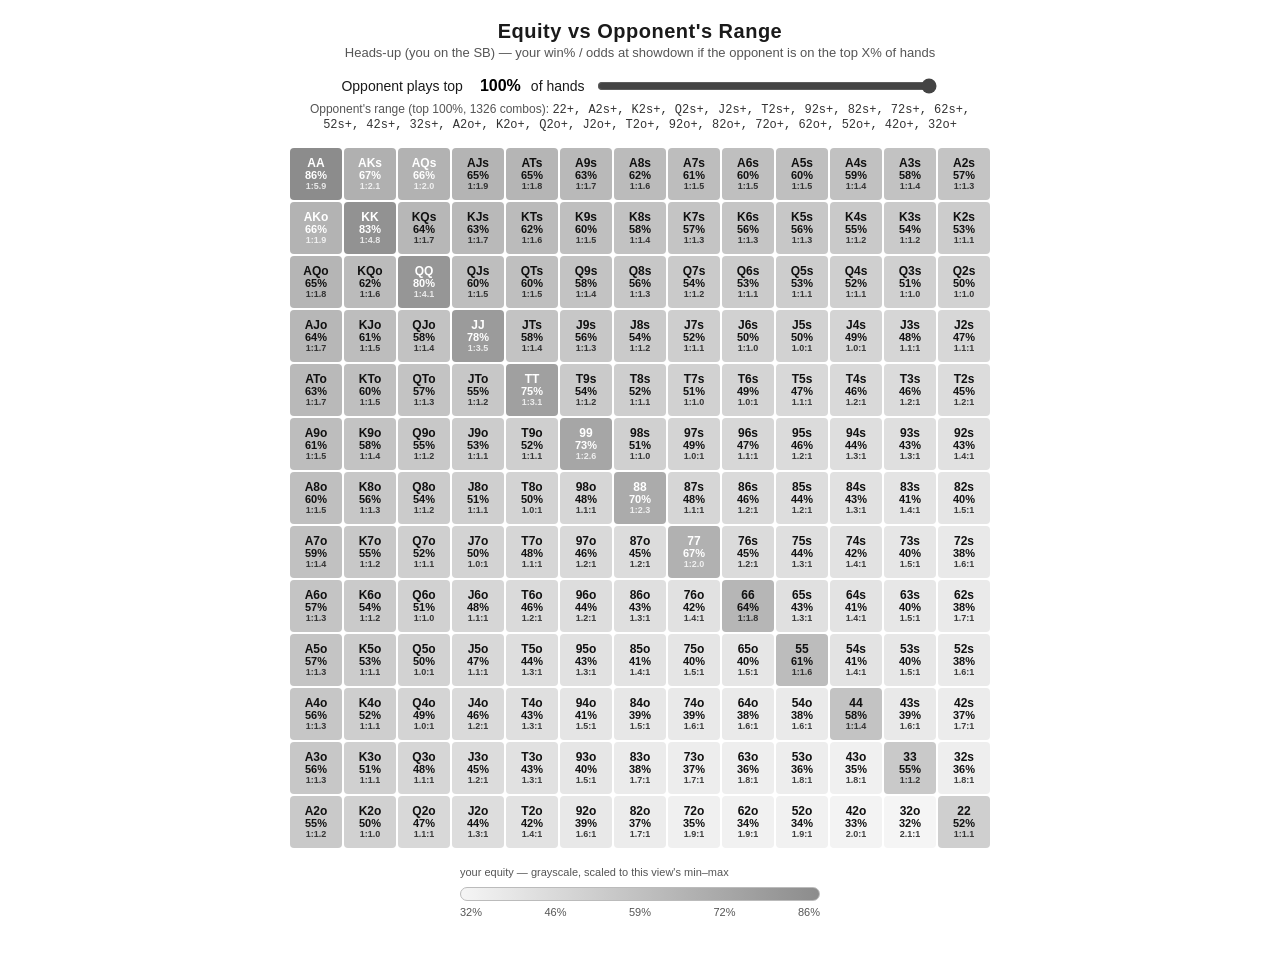
==== web/charts/strength/vs-range.html @ 10e3ab59 "More views" ====
<!DOCTYPE html>
<html lang="en">
<head>
  <meta charset="UTF-8" />
  <meta name="viewport" content="width=device-width, initial-scale=1.0" />
  <title>Equity vs Opponent Range — heads-up</title>
  <style>
    :root { --ink: #1a1a1a; --muted: #555; --border: #bbb; --seat: #f2f2f2; }
    * { box-sizing: border-box; }
    body {
      margin: 0; min-height: 100vh; background: #fff; color: var(--ink);
      font-family: -apple-system, BlinkMacSystemFont, "Segoe UI", Roboto, sans-serif;
      display: flex; flex-direction: column; align-items: center; padding: 20px 12px 40px;
    }
    h1 { margin: 0 0 2px; font-size: 20px; letter-spacing: .5px; }
    .sub { margin: 0 0 16px; color: var(--muted); font-size: 13px; text-align: center; }

    .ctl { display: flex; align-items: center; gap: 10px; justify-content: center; flex-wrap: wrap; font-size: 14px; margin-bottom: 6px; }
    .ctl .thr { color: #000; font-weight: 800; font-size: 16px; min-width: 48px; text-align: right; }
    .ctl input[type=range] { width: min(62vw, 340px); accent-color: #444; }
    .opp-range { font-size: 12px; color: var(--muted); text-align: center; margin-bottom: 16px;
                 max-width: min(96vw, 700px); }
    .opp-range code { font-family: ui-monospace, SFMono-Regular, Menlo, monospace; color: #333; }

    .grid { display: grid; grid-template-columns: repeat(13, minmax(0, 1fr)); gap: 2px; width: min(96vw, 700px); }
    .cell {
      aspect-ratio: 1 / 1; display: flex; flex-direction: column; align-items: center; justify-content: center;
      border-radius: 4px; line-height: 1.05; color: #111;
    }
    .cell .lab { font-weight: 800; font-size: clamp(8px, 1.5vw, 12px); }
    .cell .pct { font-weight: 700; font-size: clamp(7px, 1.3vw, 11px); margin-top: 1px; }
    .cell .odds { font-weight: 600; font-size: clamp(6px, 1vw, 9px); opacity: .8; }

    .legend { margin-top: 18px; display: flex; flex-direction: column; align-items: center; gap: 5px; }
    .bar { width: min(80vw, 360px); height: 14px; border-radius: 7px; border: 1px solid var(--border); }
    .bar-labels { width: min(80vw, 360px); display: flex; justify-content: space-between; font-size: 11px; color: var(--muted); }
  </style>
</head>
<body>
  <h1>Equity vs Opponent's Range</h1>
  <p class="sub">Heads-up (you on the SB) — your win% / odds at showdown if the opponent is on the top X% of hands</p>

  <div class="ctl">
    Opponent plays top <span class="thr" id="thrVal">100%</span> of hands
    <input type="range" id="thr" min="1" max="100" step="1" value="100" />
  </div>
  <div class="opp-range" id="oppRange"></div>

  <div class="grid" id="grid"></div>

  <div class="legend">
    <div class="bar-labels" style="margin-bottom:4px"><span>your equity — grayscale, scaled to this view's min&ndash;max</span></div>
    <div class="bar" id="bar"></div>
    <div class="bar-labels" id="barLabels"></div>
  </div>

  <script src="equity.js"></script>
  <script>
    const R = "AKQJT98765432".split("");
    const RR = "AKQJT98765432";
    const { hands, w, M } = window.EQ;
    const IX = Object.fromEntries(hands.map((h, i) => [h, i]));
    const COMBOS = (h) => (h.length === 2 ? 6 : h.endsWith("s") ? 4 : 12);
    let oppPct = 1.0;                               // opponent range width (fraction)

    // opponent hand strength = equity vs a random hand; used to rank their range
    const oppStr = hands.map((_, i) => {
      let n = 0, d = 0;
      for (let j = 0; j < 169; j++) { n += w[j] * M[i][j]; d += w[j]; }
      return n / d;
    });
    const oppOrder = [...hands.keys()].sort((a, b) => oppStr[b] - oppStr[a]);

    function oppRangeSet(pct) {                      // top pct of opponent hands, by combos
      const target = pct * 1326;
      const set = new Set(); let combos = 0;
      for (const j of oppOrder) {
        if (combos >= target) break;
        set.add(j); combos += w[j];
      }
      return set;
    }
    function equityVs(hero, set) {                   // hero's equity vs the range
      let n = 0, d = 0;
      for (const j of set) { n += w[j] * M[hero][j]; d += w[j]; }
      return d > 0 ? n / d : 0;
    }
    function oddsStr(p) {
      if (p <= 0 || p >= 1) return "";
      const f = (x) => x.toFixed(1);
      return p < 0.5 ? `${f((1 - p) / p)}:1` : `1:${f(p / (1 - p))}`;
    }
    function gray(t) { const g = Math.round(245 - t * (245 - 140)); return `rgb(${g},${g},${g})`; }

    // compact range notation for the opponent's range
    function runs(asc) { const r = []; for (let i = 0; i < asc.length;) { let j = i; while (j + 1 < asc.length && asc[j + 1] === asc[j] + 1) j++; r.push([asc[i], asc[j]]); i = j + 1; } return r; }
    function compress(labelSet) {
      const out = [], s = labelSet;
      const pr = []; for (let i = 0; i < 13; i++) if (s.has(RR[i] + RR[i])) pr.push(i);
      for (const [a, b] of runs(pr)) out.push(a === 0 ? `${RR[b]}${RR[b]}+` : (a === b ? `${RR[a]}${RR[a]}` : `${RR[b]}${RR[b]}-${RR[a]}${RR[a]}`));
      for (const suit of ["s", "o"]) for (let h = 0; h < 13; h++) {
        const ks = []; for (let k = h + 1; k < 13; k++) if (s.has(RR[h] + RR[k] + suit)) ks.push(k);
        for (const [a, b] of runs(ks)) out.push(a === h + 1 ? `${RR[h]}${RR[b]}${suit}+` : (a === b ? `${RR[h]}${RR[a]}${suit}` : `${RR[h]}${RR[b]}${suit}-${RR[h]}${RR[a]}${suit}`));
      }
      return out.join(", ");
    }

    function render() {
      const set = oppRangeSet(oppPct);

      // hero equities for all 169 hands, find min/max for the color scale
      const eq = {};
      for (const h of hands) eq[h] = equityVs(IX[h], set);
      const vals = Object.values(eq);
      const lo = Math.min(...vals), hi = Math.max(...vals);
      const norm = (p) => (hi > lo ? (p - lo) / (hi - lo) : 0.5);

      let html = "";
      for (let r = 0; r < 13; r++) {
        for (let c = 0; c < 13; c++) {
          const label = r === c ? R[r] + R[r] : (r < c ? R[r] + R[c] + "s" : R[c] + R[r] + "o");
          const e = eq[label];
          const fg = norm(e) > 0.62 ? "#fff" : "#111";
          html += `<div class="cell" style="background:${gray(norm(e))};color:${fg}" title="${label} vs top ${Math.round(oppPct * 100)}%: ${(e * 100).toFixed(1)}% (${oddsStr(e)})">
            <span class="lab">${label}</span><span class="pct">${(e * 100).toFixed(0)}%</span><span class="odds">${oddsStr(e)}</span></div>`;
        }
      }
      document.getElementById("grid").innerHTML = html;

      // opponent range readout
      const labelSet = new Set([...set].map((j) => hands[j]));
      let combos = 0; set.forEach((j) => combos += w[j]);
      document.getElementById("oppRange").innerHTML =
        `Opponent's range (top ${Math.round(oppPct * 100)}%, ${combos} combos): <code>${compress(labelSet)}</code>`;

      // legend
      const bar = document.getElementById("bar");
      bar.style.background = `linear-gradient(90deg, ${gray(0)}, ${gray(1)})`;
      const ticks = [0, 0.25, 0.5, 0.75, 1].map((t) => lo + t * (hi - lo));
      document.getElementById("barLabels").innerHTML = ticks.map((v) => `<span>${(v * 100).toFixed(0)}%</span>`).join("");
    }

    document.getElementById("thr").addEventListener("input", (e) => {
      oppPct = +e.target.value / 100;
      document.getElementById("thrVal").textContent = e.target.value + "%";
      render();
    });

    render();
  </script>
</body>
</html>
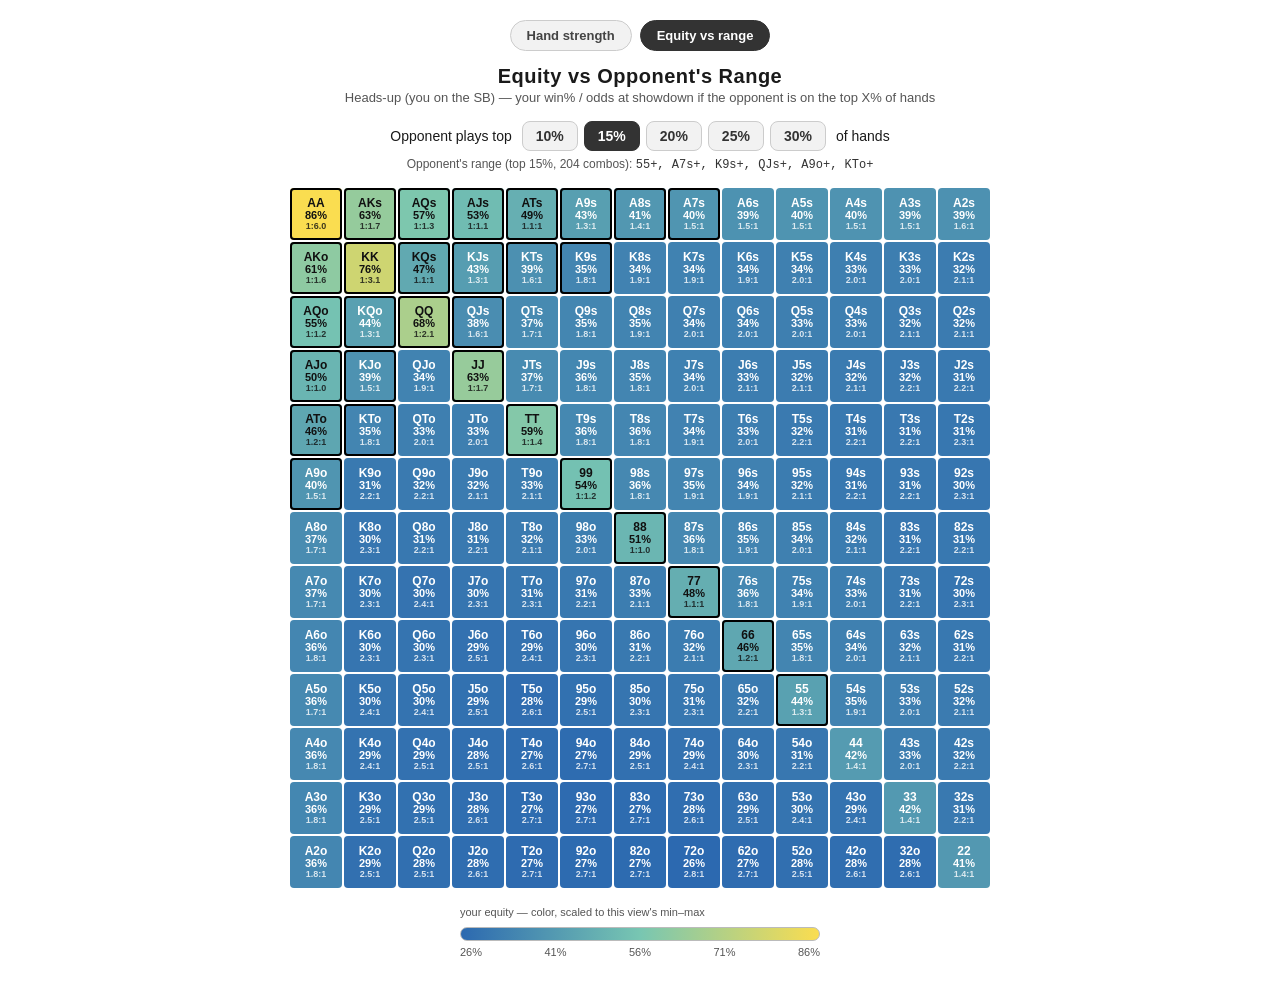
==== commit 7225896f: "Add features enhance readability" ====
--- a/web/charts/strength/vs-range.html
+++ b/web/charts/strength/vs-range.html
@@ -15,9 +15,23 @@
     h1 { margin: 0 0 2px; font-size: 20px; letter-spacing: .5px; }
     .sub { margin: 0 0 16px; color: var(--muted); font-size: 13px; text-align: center; }
 
+    .chartnav { display: flex; gap: 8px; margin-bottom: 14px; }
+    .chartnav a {
+      text-decoration: none; font-size: 13px; font-weight: 700; color: #444;
+      background: #f2f2f2; border: 1px solid #ccc; border-radius: 20px; padding: 7px 16px;
+    }
+    .chartnav a.active { background: #333; color: #fff; border-color: #333; }
+    .chartnav a:hover { border-color: #888; }
+
     .ctl { display: flex; align-items: center; gap: 10px; justify-content: center; flex-wrap: wrap; font-size: 14px; margin-bottom: 6px; }
     .ctl .thr { color: #000; font-weight: 800; font-size: 16px; min-width: 48px; text-align: right; }
-    .ctl input[type=range] { width: min(62vw, 340px); accent-color: #444; }
+    .seg { display: inline-flex; gap: 6px; }
+    .seg button {
+      background: #f2f2f2; border: 1px solid #ccc; border-radius: 8px;
+      padding: 6px 13px; font-weight: 700; font-size: 14px; cursor: pointer; color: #333;
+    }
+    .seg button.active { background: #333; color: #fff; border-color: #333; }
+    .seg button:hover { border-color: #888; }
     .opp-range { font-size: 12px; color: var(--muted); text-align: center; margin-bottom: 16px;
                  max-width: min(96vw, 700px); }
     .opp-range code { font-family: ui-monospace, SFMono-Regular, Menlo, monospace; color: #333; }
@@ -30,6 +44,7 @@
     .cell .lab { font-weight: 800; font-size: clamp(8px, 1.5vw, 12px); }
     .cell .pct { font-weight: 700; font-size: clamp(7px, 1.3vw, 11px); margin-top: 1px; }
     .cell .odds { font-weight: 600; font-size: clamp(6px, 1vw, 9px); opacity: .8; }
+    .cell.in { box-shadow: inset 0 0 0 2px #000; }   /* hand is in the opponent's range */
 
     .legend { margin-top: 18px; display: flex; flex-direction: column; align-items: center; gap: 5px; }
     .bar { width: min(80vw, 360px); height: 14px; border-radius: 7px; border: 1px solid var(--border); }
@@ -37,19 +52,22 @@
   </style>
 </head>
 <body>
+  <nav class="chartnav">
+    <a href="index.html">Hand strength</a>
+    <a href="vs-range.html" class="active">Equity vs range</a>
+  </nav>
   <h1>Equity vs Opponent's Range</h1>
   <p class="sub">Heads-up (you on the SB) — your win% / odds at showdown if the opponent is on the top X% of hands</p>
 
   <div class="ctl">
-    Opponent plays top <span class="thr" id="thrVal">100%</span> of hands
-    <input type="range" id="thr" min="1" max="100" step="1" value="100" />
+    Opponent plays top <span class="seg" id="oppSeg"></span> of hands
   </div>
   <div class="opp-range" id="oppRange"></div>
 
   <div class="grid" id="grid"></div>
 
   <div class="legend">
-    <div class="bar-labels" style="margin-bottom:4px"><span>your equity — grayscale, scaled to this view's min&ndash;max</span></div>
+    <div class="bar-labels" style="margin-bottom:4px"><span>your equity — color, scaled to this view's min&ndash;max</span></div>
     <div class="bar" id="bar"></div>
     <div class="bar-labels" id="barLabels"></div>
   </div>
@@ -61,7 +79,8 @@
     const { hands, w, M } = window.EQ;
     const IX = Object.fromEntries(hands.map((h, i) => [h, i]));
     const COMBOS = (h) => (h.length === 2 ? 6 : h.endsWith("s") ? 4 : 12);
-    let oppPct = 1.0;                               // opponent range width (fraction)
+    const OPP_OPTIONS = [10, 15, 20, 25, 30];       // selectable opponent range widths (%)
+    let oppPct = 0.15;                              // opponent range width (fraction)
 
     // opponent hand strength = equity vs a random hand; used to rank their range
     const oppStr = hands.map((_, i) => {
@@ -90,7 +109,21 @@
       const f = (x) => x.toFixed(1);
       return p < 0.5 ? `${f((1 - p) / p)}:1` : `1:${f(p / (1 - p))}`;
     }
-    function gray(t) { const g = Math.round(245 - t * (245 - 140)); return `rgb(${g},${g},${g})`; }
+    // color heatmap: blue (low equity) -> teal -> yellow (high equity)
+    const STOPS = [[0.00, [44, 105, 176]], [0.50, [120, 198, 178]], [1.00, [250, 221, 80]]];
+    function heatRGB(t) {
+      t = Math.max(0, Math.min(1, t));
+      for (let k = 1; k < STOPS.length; k++) {
+        if (t <= STOPS[k][0]) {
+          const [t0, a] = STOPS[k - 1], [t1, b] = STOPS[k];
+          const f = (t - t0) / (t1 - t0);
+          return a.map((v, i) => Math.round(v + f * (b[i] - v)));
+        }
+      }
+      return STOPS.at(-1)[1];
+    }
+    const rgbStr = (c) => `rgb(${c[0]},${c[1]},${c[2]})`;
+    const lum = (c) => 0.299 * c[0] + 0.587 * c[1] + 0.114 * c[2];
 
     // compact range notation for the opponent's range
     function runs(asc) { const r = []; for (let i = 0; i < asc.length;) { let j = i; while (j + 1 < asc.length && asc[j + 1] === asc[j] + 1) j++; r.push([asc[i], asc[j]]); i = j + 1; } return r; }
@@ -107,6 +140,7 @@
 
     function render() {
       const set = oppRangeSet(oppPct);
+      const labelSet = new Set([...set].map((j) => hands[j]));   // hands in opponent's range
 
       // hero equities for all 169 hands, find min/max for the color scale
       const eq = {};
@@ -120,32 +154,40 @@
         for (let c = 0; c < 13; c++) {
           const label = r === c ? R[r] + R[r] : (r < c ? R[r] + R[c] + "s" : R[c] + R[r] + "o");
           const e = eq[label];
-          const fg = norm(e) > 0.62 ? "#fff" : "#111";
-          html += `<div class="cell" style="background:${gray(norm(e))};color:${fg}" title="${label} vs top ${Math.round(oppPct * 100)}%: ${(e * 100).toFixed(1)}% (${oddsStr(e)})">
+          const rgb = heatRGB(norm(e));
+          const fg = lum(rgb) < 145 ? "#fff" : "#111";
+          const inOpp = labelSet.has(label) ? " in" : "";   // hand is in opponent's range
+          html += `<div class="cell${inOpp}" style="background:${rgbStr(rgb)};color:${fg}" title="${label} vs top ${Math.round(oppPct * 100)}%: ${(e * 100).toFixed(1)}% (${oddsStr(e)})">
             <span class="lab">${label}</span><span class="pct">${(e * 100).toFixed(0)}%</span><span class="odds">${oddsStr(e)}</span></div>`;
         }
       }
       document.getElementById("grid").innerHTML = html;
 
       // opponent range readout
-      const labelSet = new Set([...set].map((j) => hands[j]));
       let combos = 0; set.forEach((j) => combos += w[j]);
       document.getElementById("oppRange").innerHTML =
         `Opponent's range (top ${Math.round(oppPct * 100)}%, ${combos} combos): <code>${compress(labelSet)}</code>`;
 
       // legend
       const bar = document.getElementById("bar");
-      bar.style.background = `linear-gradient(90deg, ${gray(0)}, ${gray(1)})`;
+      const stopsCss = STOPS.map(([t, c]) => `rgb(${c.join(",")}) ${(t * 100).toFixed(0)}%`).join(",");
+      bar.style.background = `linear-gradient(90deg, ${stopsCss})`;
       const ticks = [0, 0.25, 0.5, 0.75, 1].map((t) => lo + t * (hi - lo));
       document.getElementById("barLabels").innerHTML = ticks.map((v) => `<span>${(v * 100).toFixed(0)}%</span>`).join("");
     }
 
-    document.getElementById("thr").addEventListener("input", (e) => {
-      oppPct = +e.target.value / 100;
-      document.getElementById("thrVal").textContent = e.target.value + "%";
-      render();
+    function renderOppSel() {
+      document.getElementById("oppSeg").innerHTML = OPP_OPTIONS.map(
+        (p) => `<button data-p="${p}" class="${Math.round(oppPct * 100) === p ? "active" : ""}">${p}%</button>`
+      ).join("");
+    }
+    document.getElementById("oppSeg").addEventListener("click", (e) => {
+      const b = e.target.closest("button"); if (!b) return;
+      oppPct = +b.dataset.p / 100;
+      renderOppSel(); render();
     });
 
+    renderOppSel();
     render();
   </script>
 </body>
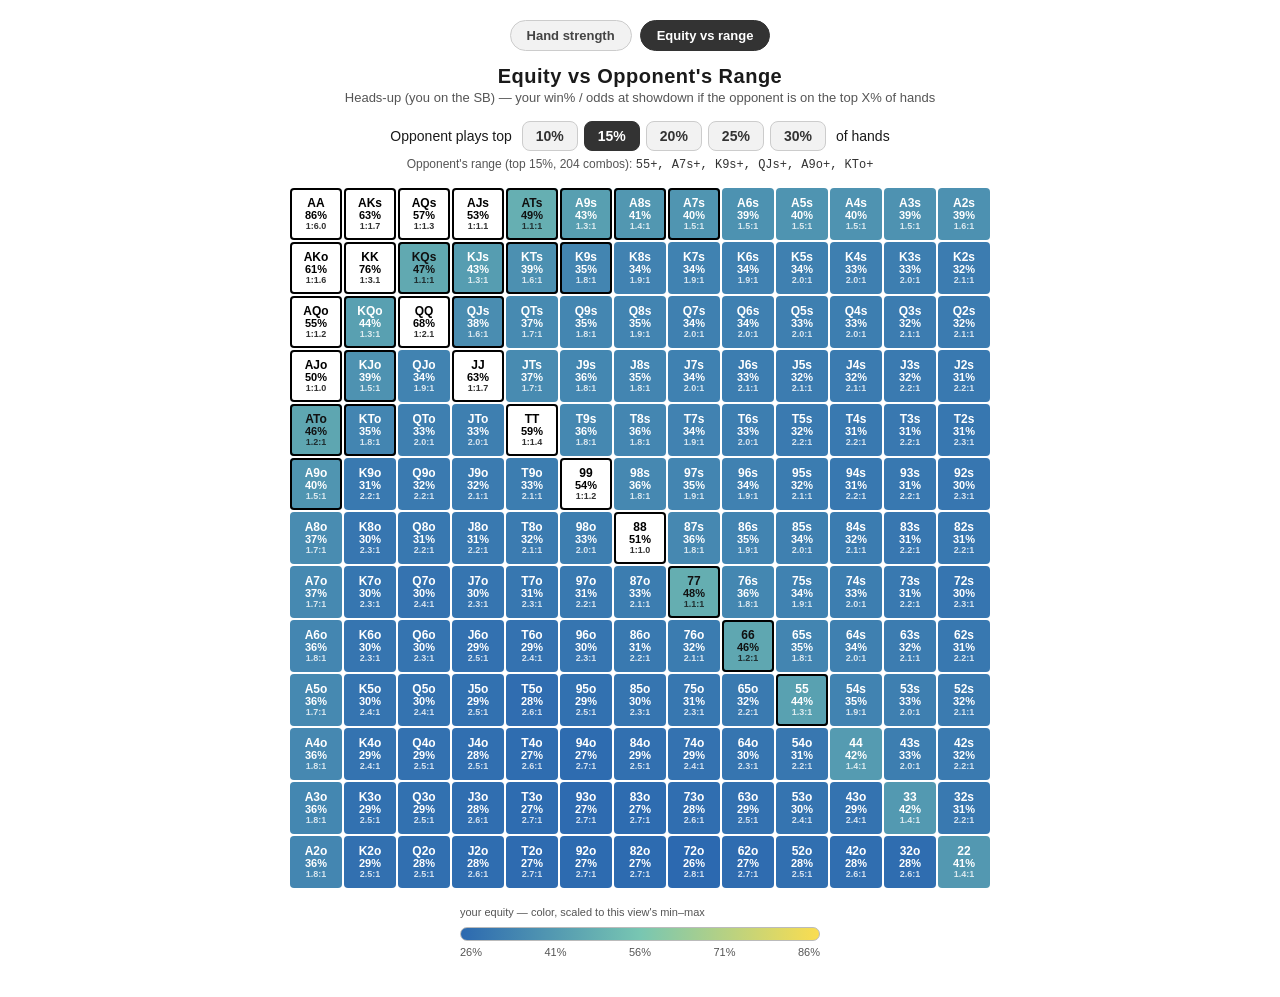
==== commit f4deae2a: "Update strength charts" ====
--- a/web/charts/strength/vs-range.html
+++ b/web/charts/strength/vs-range.html
@@ -44,7 +44,8 @@
     .cell .lab { font-weight: 800; font-size: clamp(8px, 1.5vw, 12px); }
     .cell .pct { font-weight: 700; font-size: clamp(7px, 1.3vw, 11px); margin-top: 1px; }
     .cell .odds { font-weight: 600; font-size: clamp(6px, 1vw, 9px); opacity: .8; }
-    .cell.in { box-shadow: inset 0 0 0 2px #000; }   /* hand is in the opponent's range */
+    .cell.fav { background: #fff !important; color: #000 !important; box-shadow: inset 0 0 0 1px #bbb; } /* you're a favorite (>1:1) */
+    .cell.in { box-shadow: inset 0 0 0 2px #000; }   /* hand is in the opponent's range (top X%) */
 
     .legend { margin-top: 18px; display: flex; flex-direction: column; align-items: center; gap: 5px; }
     .bar { width: min(80vw, 360px); height: 14px; border-radius: 7px; border: 1px solid var(--border); }
@@ -157,7 +158,8 @@
           const rgb = heatRGB(norm(e));
           const fg = lum(rgb) < 145 ? "#fff" : "#111";
           const inOpp = labelSet.has(label) ? " in" : "";   // hand is in opponent's range
-          html += `<div class="cell${inOpp}" style="background:${rgbStr(rgb)};color:${fg}" title="${label} vs top ${Math.round(oppPct * 100)}%: ${(e * 100).toFixed(1)}% (${oddsStr(e)})">
+          const fav = e > 0.5 ? " fav" : "";                // you're a favorite (>1:1) -> white w/ black letters
+          html += `<div class="cell${inOpp}${fav}" style="background:${rgbStr(rgb)};color:${fg}" title="${label} vs top ${Math.round(oppPct * 100)}%: ${(e * 100).toFixed(1)}% (${oddsStr(e)})">
             <span class="lab">${label}</span><span class="pct">${(e * 100).toFixed(0)}%</span><span class="odds">${oddsStr(e)}</span></div>`;
         }
       }
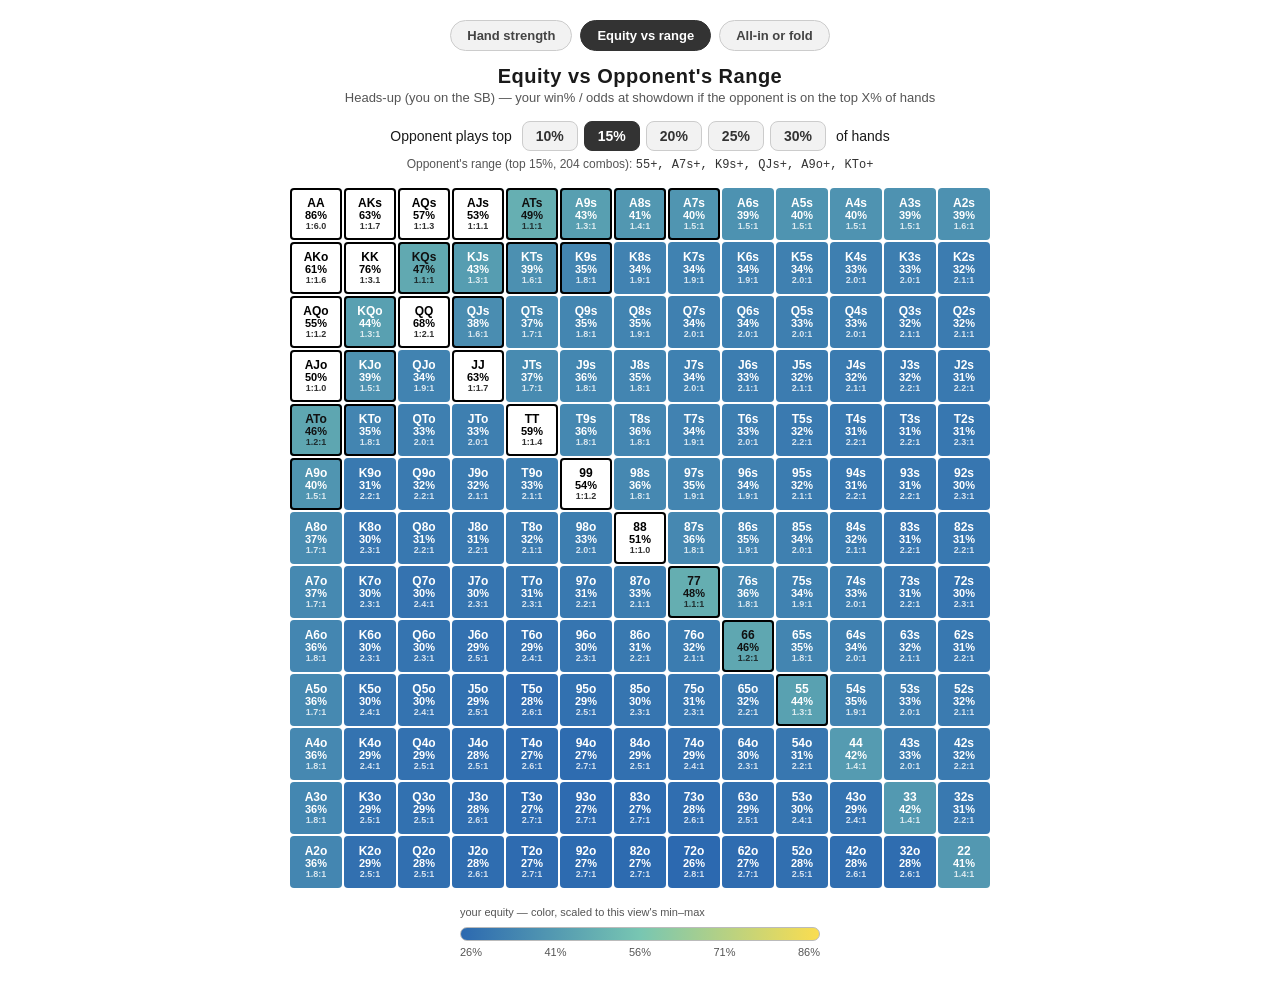
==== commit 42d99693: "Update" ====
--- a/web/charts/strength/vs-range.html
+++ b/web/charts/strength/vs-range.html
@@ -56,6 +56,7 @@
   <nav class="chartnav">
     <a href="index.html">Hand strength</a>
     <a href="vs-range.html" class="active">Equity vs range</a>
+    <a href="all-in.html">All-in or fold</a>
   </nav>
   <h1>Equity vs Opponent's Range</h1>
   <p class="sub">Heads-up (you on the SB) — your win% / odds at showdown if the opponent is on the top X% of hands</p>
